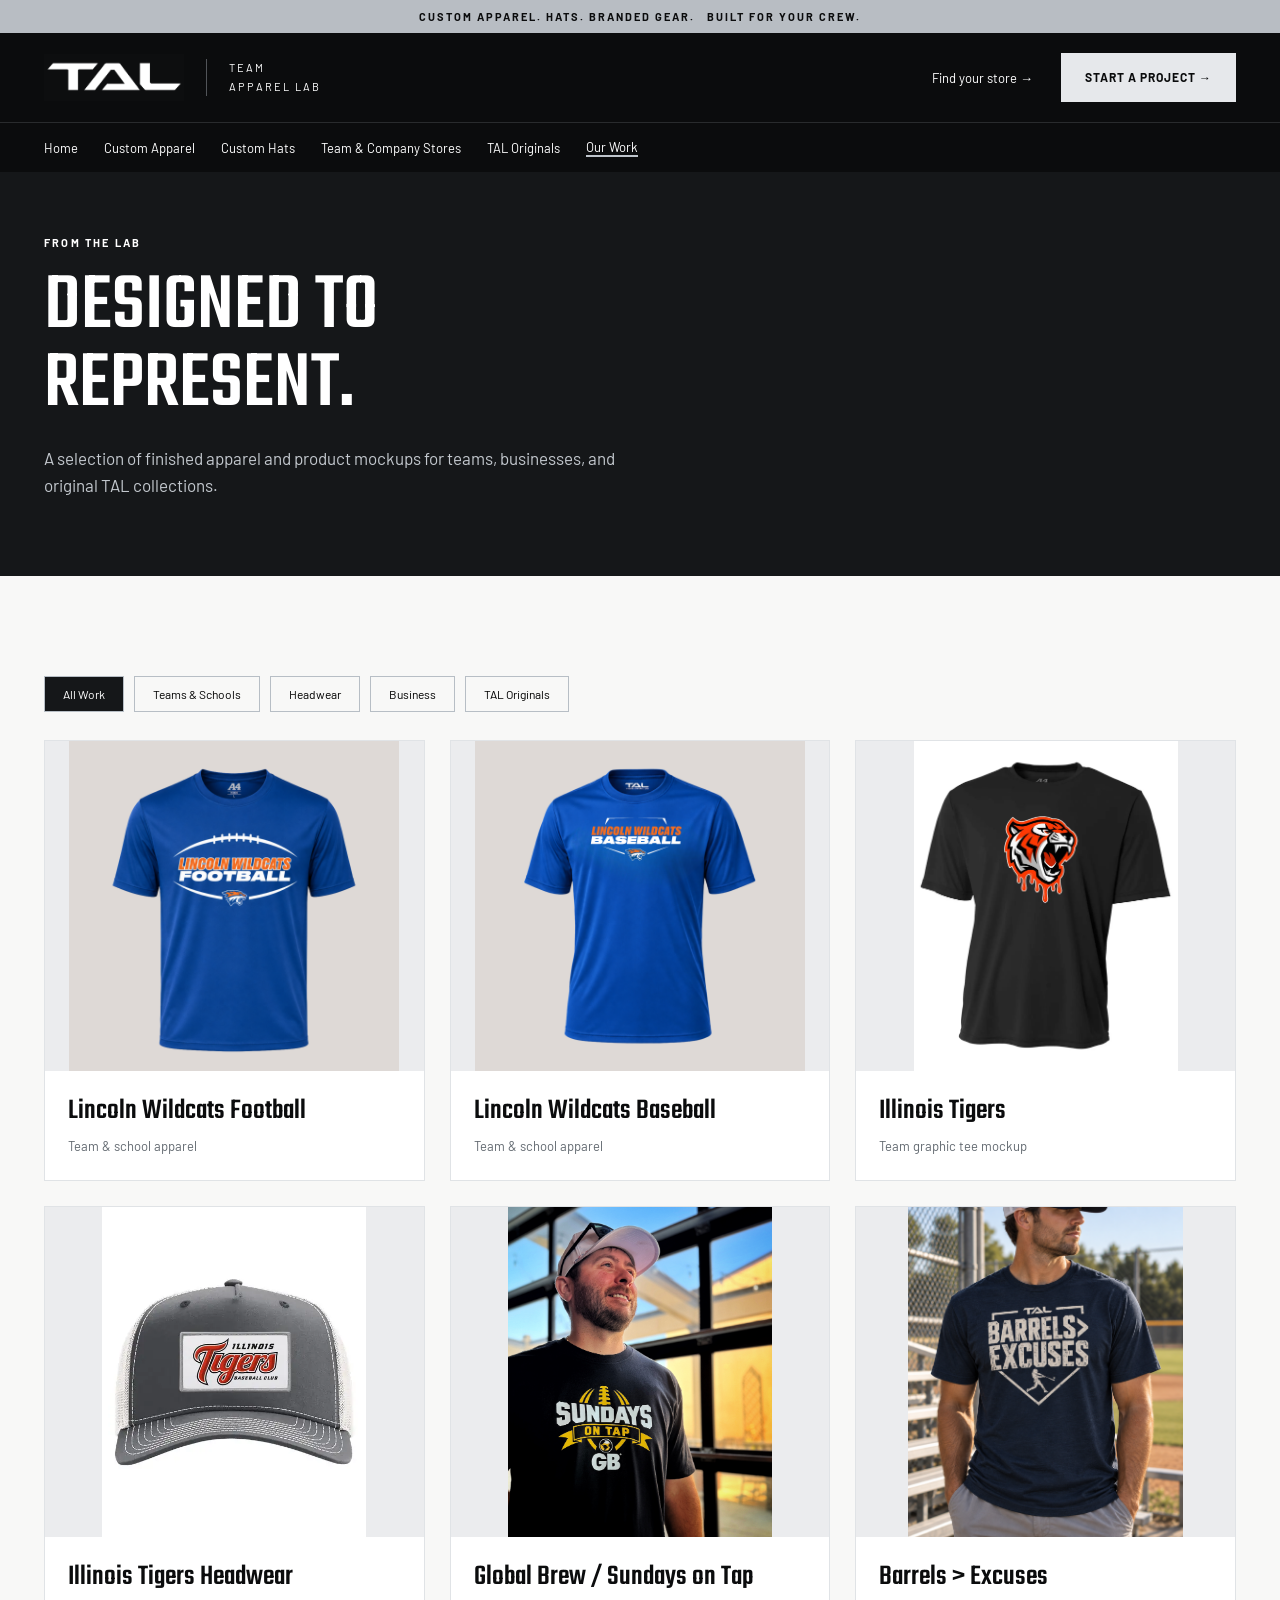
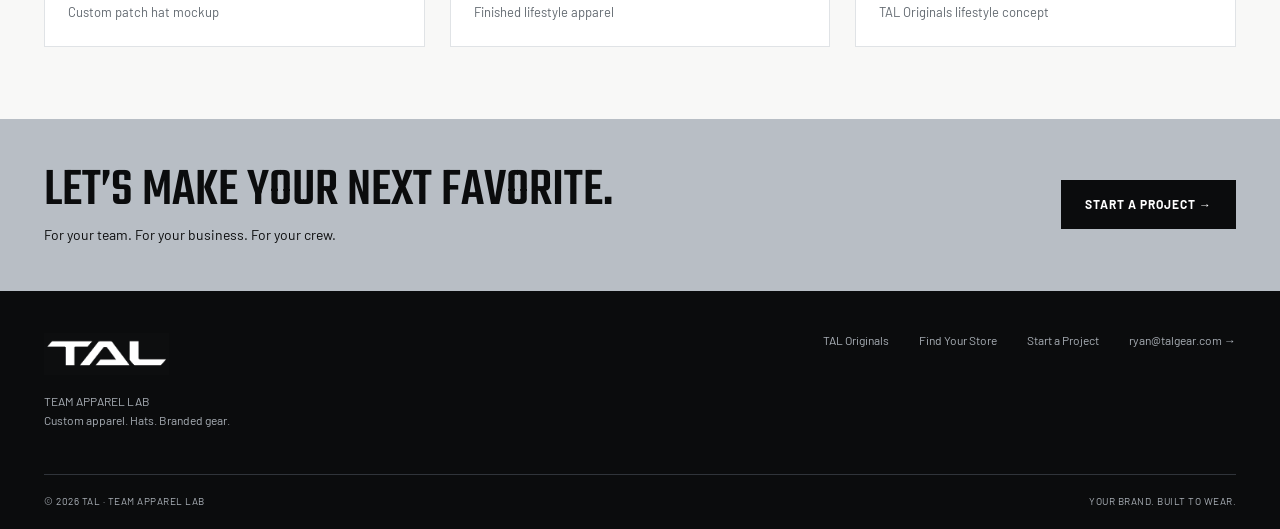
==== our-work/index.html @ 710c461b "Add files via upload" ====
<!doctype html><html lang="en"><head><meta charset="UTF-8"><meta name="viewport" content="width=device-width, initial-scale=1"><title>Our Work | TAL — Team Apparel Lab</title><meta name="description" content="Explore TAL finished apparel and product design examples."><link rel="canonical" href="https://talgear.com/our-work/"><meta property="og:title" content="Our Work | TAL"><meta property="og:description" content="Explore TAL finished apparel and product design examples."><meta property="og:image" content="https://talgear.com/assets/tal-hero.png"><meta property="og:url" content="https://talgear.com/our-work/"><meta name="twitter:card" content="summary_large_image"><meta name="theme-color" content="#0b0c0d"><link rel="icon" href="/assets/favicon.ico"><link rel="apple-touch-icon" href="/assets/apple-touch-icon.png"><link rel="preconnect" href="https://fonts.googleapis.com"><link href="https://fonts.googleapis.com/css2?family=Barlow:wght@400;500;600;700&family=Teko:wght@400;500;600;700&display=swap" rel="stylesheet"><link rel="stylesheet" href="/tal-site.css"></head><body class=""><a class="skip" href="#main">Skip to content</a><div class="announce">CUSTOM APPAREL. HATS. BRANDED GEAR. &nbsp; BUILT FOR YOUR CREW.</div><header class="header"><div class="wrap headrow"><a class="brand" href="/" aria-label="TAL home"><img src="/assets/tal-logo.png" alt="TAL"><span>TEAM<br>APPAREL LAB</span></a><div class="headlinks"><a href="/team-stores/#find-store">Find your store →</a><a class="btn light" href="/start-a-project/">START A PROJECT →</a><button class="menu-toggle" aria-expanded="false" aria-controls="site-nav">MENU +</button></div></div><nav class="nav" id="site-nav" aria-label="Main navigation"><div class="wrap"><a href="/">Home</a><a href="/custom-apparel/">Custom Apparel</a><a href="/custom-hats/">Custom Hats</a><a href="/team-stores/">Team & Company Stores</a><a href="/tal-originals/">TAL Originals</a><a href="/our-work/" aria-current="page">Our Work</a></div></nav></header><main id="main"><section class="pageintro"><div class="wrap"><div class="eyebrow">From the lab</div><h1>Designed to<br>represent.</h1><p>A selection of finished apparel and product mockups for teams, businesses, and original TAL collections.</p></div></section><section class="section"><div class="wrap"><div class="filterbar" aria-label="Filter projects"><button data-filter="all" aria-pressed="true">All Work</button><button data-filter="teams" aria-pressed="false">Teams & Schools</button><button data-filter="hats" aria-pressed="false">Headwear</button><button data-filter="business" aria-pressed="false">Business</button><button data-filter="originals" aria-pressed="false">TAL Originals</button></div><div class="grid3" id="work-grid"><article class="picturecard workitem" data-category="teams"><img src="/assets/lincoln-football-shirt.png" alt="Lincoln Wildcats Football" loading="lazy"><div class="caption"><h3>Lincoln Wildcats Football</h3><p>Team & school apparel</p></div></article><article class="picturecard workitem" data-category="teams"><img src="/assets/lincoln-baseball-shirt.png" alt="Lincoln Wildcats Baseball" loading="lazy"><div class="caption"><h3>Lincoln Wildcats Baseball</h3><p>Team & school apparel</p></div></article><article class="picturecard workitem" data-category="teams"><img src="/assets/tal-tee.webp" alt="Illinois Tigers" loading="lazy"><div class="caption"><h3>Illinois Tigers</h3><p>Team graphic tee mockup</p></div></article><article class="picturecard workitem" data-category="hats"><img src="/assets/tal-hat.webp" alt="Illinois Tigers Headwear" loading="lazy"><div class="caption"><h3>Illinois Tigers Headwear</h3><p>Custom patch hat mockup</p></div></article><article class="picturecard workitem" data-category="business"><img src="/assets/global-brew-sundays.png" alt="Global Brew / Sundays on Tap" loading="lazy"><div class="caption"><h3>Global Brew / Sundays on Tap</h3><p>Finished lifestyle apparel</p></div></article><article class="picturecard workitem" data-category="originals"><img src="/assets/barrels-excuses-lifestyle.png" alt="Barrels > Excuses" loading="lazy"><div class="caption"><h3>Barrels > Excuses</h3><p>TAL Originals lifestyle concept</p></div></article></div></div></section><section class="projectband"><div class="wrap"><div><h2>Let’s make your next favorite.</h2><p>For your team. For your business. For your crew.</p></div><a class="btn" href="/start-a-project/">START A PROJECT →</a></div></section></main><footer><div class="wrap"><div class="footergrid"><div><a href="/" aria-label="TAL home"><img src="/assets/tal-logo.png" alt="TAL"></a><p>TEAM APPAREL LAB<br>Custom apparel. Hats. Branded gear.</p></div><div class="footlinks"><a href="/tal-originals/">TAL Originals</a><a href="/team-stores/">Find Your Store</a><a href="/start-a-project/">Start a Project</a><a href="mailto:ryan@talgear.com">ryan@talgear.com →</a></div></div><div class="footnote"><span>© 2026 TAL · TEAM APPAREL LAB</span><span>YOUR BRAND. BUILT TO WEAR.</span></div></div></footer><script src="/tal-site.js" defer></script></body></html>
---- tal-site.css ----
:root{--ink:#0b0c0d;--graphite:#34383c;--silver:#b5bac1;--line:#d9dce0}*{box-sizing:border-box}html{scroll-behavior:smooth;scroll-padding-top:30px}body{margin:0;background:#f8f8f7;color:var(--ink);font-family:Barlow,Arial,sans-serif}button,input,select,textarea{font:inherit}a{color:inherit;text-decoration:none}button,a{touch-action:manipulation}button{cursor:pointer}.wrap{max-width:1280px;margin:auto;padding:0 44px}.announce{background:#b8bdc3;text-align:center;padding:10px 20px;font-size:11px;letter-spacing:2px;font-weight:700}.header{background:var(--ink);color:white}.headrow{height:89px;display:flex;align-items:center;justify-content:space-between;gap:22px}.brand{display:flex;gap:22px;align-items:center}.brand img{width:140px;filter:invert(1);mix-blend-mode:screen}.brand span{border-left:1px solid #515458;padding-left:22px;font-size:11px;letter-spacing:2px;line-height:1.7}.headlinks{display:flex;gap:28px;align-items:center;font-size:13px}.nav{border-top:1px solid #292b2d}.nav .wrap{display:flex;gap:30px;align-items:center;height:48px;font-size:13px}.nav a:hover{color:var(--silver)}.nav a:last-child{margin-left:auto}.btn{display:inline-flex;justify-content:center;align-items:center;gap:24px;border:1px solid var(--ink);background:var(--ink);color:#fff;padding:16px 23px;font-size:12px;font-weight:700;letter-spacing:1px;min-height:48px}.btn.light{background:#e6e8eb;border-color:#e6e8eb;color:#0b0c0d}.btn.outline{background:transparent;border-color:#696d73;color:white}.btn:hover{background:#454b52;color:#fff}.eyebrow{font-size:11px;font-weight:700;letter-spacing:2.2px;text-transform:uppercase}.hero{position:relative;min-height:570px;background:#17191a;overflow:hidden;color:white}.hero:after{content:"";position:absolute;inset:0;background:linear-gradient(90deg,rgba(5,6,7,.93),rgba(5,6,7,.7) 28%,transparent 65%)}.hero-photo{position:absolute;right:0;top:0;width:77%;height:100%;object-fit:cover;object-position:70% 55%}.hero-content{position:relative;z-index:1;padding-top:78px;padding-bottom:75px;max-width:650px}.hero h1{font-family:Teko,'Arial Narrow',Impact,sans-serif;font-size:91px;font-weight:600;line-height:.94;text-transform:uppercase;margin:25px 0 23px;letter-spacing:.3px}.hero h1 span{color:#b5bac1}.hero p{font-size:17px;line-height:1.6;color:#d2d4d7;max-width:390px;margin-bottom:29px}.actions{display:flex;gap:12px;flex-wrap:wrap}.hero-label{position:absolute;bottom:28px;right:44px;color:#c7cbd0;z-index:1;font-size:10px;letter-spacing:2px}.benefits{background:#e6e8eb;border-bottom:1px solid var(--line)}.benefits .wrap{display:grid;grid-template-columns:repeat(3,1fr);padding-top:20px;padding-bottom:20px}.benefits div div{font-size:12px;font-weight:600;text-align:center;border-right:1px solid #bcc1c7}.benefits div div:last-child{border:0}section.section{padding:72px 0}.sectiontop{display:flex;justify-content:space-between;align-items:end;margin-bottom:30px;gap:30px}h2{font:500 49px/1 Teko,'Arial Narrow',Impact,sans-serif;text-transform:uppercase;margin:13px 0 0}p{line-height:1.6}.sectiontop p{font-size:14px;color:#62676c;max-width:360px;margin:0}.offerings{display:grid;grid-template-columns:repeat(4,1fr);gap:19px}.offer{border:0;padding:0;background:transparent;text-align:left;color:var(--ink)}.productimg{height:270px;background:#eceeed;position:relative;overflow:hidden}.productimg img{height:100%;width:100%;object-fit:contain;mix-blend-mode:multiply;transition:transform .35s}.offer:hover img{transform:scale(1.05)}.productimg .num{position:absolute;z-index:1;top:14px;left:15px;font-size:10px;letter-spacing:1px;color:#5e646a}.offer h3{font:500 28px/1 Teko,Impact,sans-serif;text-transform:uppercase;margin:19px 0 9px;display:flex;justify-content:space-between}.offer p{font-size:12px;color:#62676c;margin:0}.smalllink{display:inline-block;font-size:12px;font-weight:700;border-bottom:1px solid #7a7f85;padding-bottom:5px}.spotlight{background:#e7e9eb;display:grid;grid-template-columns:1fr 1fr;min-height:440px}.spotphoto{background-image:url('assets/tal-brand.png');background-size:307% 240%;background-position:0 26%;min-height:440px}.spotcopy{padding:65px 65px 50px;align-self:center}.spotcopy h2{font-size:60px;max-width:400px}.spotcopy p{max-width:380px;color:#555d63;font-size:14px}.spotcopy .smalllink{margin-top:15px}.stores{background:#111315;color:white}.stores .sectiontop p{color:#a9aeb4}.storegrid{display:grid;grid-template-columns:1.2fr 1fr;gap:25px}.storecard{border:1px solid #3b4045;padding:28px;display:flex;gap:30px;align-items:center;background:#1b1e21}.storecard img{width:120px;height:135px;object-fit:contain;background:#eceeed}.storecard h3{font:500 33px/1 Teko,Impact,sans-serif;margin:13px 0}.storecard p{font-size:13px;color:#b4bac0;margin:0 0 16px}.storecard .tag{font-size:9px;letter-spacing:1.4px;border:1px solid #5e666f;padding:4px 8px;display:inline-block}.storecard .smalllink{color:white}.findbox{border:1px solid #3b4045;padding:32px;display:flex;flex-direction:column;justify-content:center}.findbox h3{font:500 32px Teko,Impact,sans-serif;margin:0}.findbox p{font-size:13px;color:#b4bac0}.searchrow{display:flex;margin-top:10px}.searchrow input{min-width:0;flex:1;background:#272b30;color:white;border:1px solid #5d646d;padding:14px}.searchrow button{border:0;background:#c3c8ce;padding:0 20px;font-size:12px;font-weight:700}#store-result{font-size:12px;color:#d2d7dd;margin-top:12px}.steps{display:grid;grid-template-columns:repeat(3,1fr);gap:44px;margin-top:38px}.step{border-top:1px solid #aeb4ba;padding-top:24px}.step b{font:400 36px Teko;color:#8b929a}.step h3{font:500 29px Teko;text-transform:uppercase;margin:10px 0 4px}.step p{font-size:14px;color:#62676c;margin:0}.projectband{background:#b8bec5;padding:45px 0}.projectband .wrap{display:flex;justify-content:space-between;align-items:center;gap:25px}.projectband h2{margin:0;font-size:54px}.projectband p{margin:6px 0 0;font-size:14px}footer{background:#0b0c0d;color:#a9afb6;padding:42px 0 22px}.footergrid{display:flex;justify-content:space-between;align-items:start;gap:28px}footer img{width:125px;filter:invert(1);mix-blend-mode:screen}footer p{font-size:12px;margin:14px 0}.footlinks{display:flex;gap:30px;font-size:12px}.footnote{border-top:1px solid #30343a;margin-top:30px;padding-top:20px;display:flex;justify-content:space-between;font-size:10px;letter-spacing:.5px}dialog{border:0;padding:0;width:min(650px,94vw);max-height:90vh;color:var(--ink)}dialog::backdrop{background:#000b}.modalinner{padding:34px}.modalhead{display:flex;align-items:start;justify-content:space-between}.modalhead h2{font-size:39px}.close{border:0;background:#eee;padding:8px 13px;font-size:20px}.fields{display:grid;grid-template-columns:1fr 1fr;gap:16px;margin:24px 0}.fields label{font-size:12px;font-weight:600}.fields input,.fields select,.fields textarea{display:block;width:100%;border:1px solid #b9bec4;padding:11px;margin-top:7px;background:white;color:#111}.wide{grid-column:1/-1}.muted{font-size:12px;color:#62676c}.review{background:#eee;padding:18px;margin-bottom:20px}.hidden{display:none}.mobile-only{display:none}.concept{font-size:10px;letter-spacing:.6px;color:#797f85}a:focus-visible,button:focus-visible{outline:3px solid #838e9b;outline-offset:4px}@media(max-width:800px){.wrap{padding:0 22px}.headrow{height:76px}.brand img{width:105px}.brand span{font-size:9px;padding-left:14px}.brand{gap:14px}.headlinks{gap:15px}.headlinks>a:first-child{display:none}.headlinks .btn{font-size:10px;padding:10px}.nav .wrap{overflow-x:auto;gap:23px;white-space:nowrap;font-size:12px}.hero{min-height:650px}.hero-photo{width:100%;height:100%;object-position:65% center;opacity:.62}.hero:after{background:linear-gradient(90deg,#07090bd9,#07090b66)}.hero-content{padding-top:80px}.hero h1{font-size:76px;max-width:430px}.hero p{max-width:315px}.hero-label{right:22px;font-size:8px}.sectiontop{align-items:start;flex-direction:column;gap:15px}.sectiontop p{max-width:100%}.offerings{grid-template-columns:repeat(2,1fr);gap:28px 15px}.productimg{height:225px}.offer h3{font-size:25px}.spotlight{grid-template-columns:1fr}.spotphoto{min-height:370px;background-size:307% 240%}.spotcopy{padding:35px 25px 45px}.spotcopy h2{font-size:50px}.storegrid{grid-template-columns:1fr}.steps{gap:24px;grid-template-columns:1fr}.step{display:grid;grid-template-columns:40px 1fr;gap:0 15px}.step p{grid-column:2}.step h3{margin:2px 0 4px}.projectband .wrap{align-items:start;flex-direction:column}.projectband h2{font-size:45px}.footergrid{flex-direction:column}.footlinks{flex-wrap:wrap;gap:18px}.footnote{gap:15px;line-height:1.7}.benefits .wrap{gap:10px}.benefits div div{font-size:10px;line-height:1.5;padding:0 8px}.fields{grid-template-columns:1fr}.wide{grid-column:auto}section.section{padding:50px 0}h2{font-size:41px}.announce{font-size:9px;letter-spacing:1.3px}.storecard{padding:20px;gap:20px}.storecard img{width:95px}.storecard h3{font-size:29px}}@media(prefers-reduced-motion:reduce){html{scroll-behavior:auto}*{transition:none!important}}
.workgrid{display:grid;grid-template-columns:repeat(3,1fr);gap:24px}.workgrid img{width:100%;height:310px;object-fit:cover;background:#eee}.workgrid h3{font:500 27px Teko,sans-serif;margin:16px 0 0}@media(max-width:800px){.workgrid{grid-template-columns:1fr}.workgrid img{height:330px}} 
.nav .wrap{gap:26px}.nav a:last-child{margin-left:0}.nav a[aria-current=page]{border-bottom:2px solid #bec4cb;height:100%;display:flex;align-items:center}.pageintro{background:#151719;color:white;padding:64px 0 60px}.pageintro h1{font:500 82px/.95 Teko,Impact,sans-serif;text-transform:uppercase;margin:20px 0}.pageintro p{max-width:600px;color:#c3c8ce;font-size:17px}.split{display:grid;grid-template-columns:1fr 1fr;gap:65px;align-items:center}.split>img{width:100%;height:480px;object-fit:cover;background:#e6e8eb}.split .contain{object-fit:contain}.bodycopy{color:#5f666d;font-size:16px}.editorial-title{font:500 56px/1 Teko,Impact,sans-serif;text-transform:uppercase}.grid3{display:grid;grid-template-columns:repeat(3,1fr);gap:25px}.tile{background:#e8eaec;padding:29px}.tile h3{font:500 29px/1 Teko,sans-serif;text-transform:uppercase;margin:0 0 15px}.tile p{color:#575e65;font-size:14px;margin:0}.picturecard{background:#fff;border:1px solid #e0e3e6}.picturecard img{width:100%;height:330px;object-fit:contain;background:#ebecee}.picturecard.lifestyle img{object-fit:cover;height:420px}.picturecard .caption{padding:23px}.caption h3{font:500 29px/1 Teko,sans-serif;margin:0 0 10px}.caption p{color:#626970;font-size:13px;margin:0}.soft{background:#e9ebed}.faq{max-width:850px;margin-top:30px}.faq details{border-top:1px solid #bfc5cb;padding:21px 0}.faq summary{font-size:17px;font-weight:600;cursor:pointer}.faq p{font-size:14px;color:#626970}.filterbar{display:flex;gap:10px;margin:28px 0;flex-wrap:wrap}.filterbar button{padding:10px 18px;border:1px solid #b7bec5;background:transparent;font-size:12px}.filterbar button[aria-pressed=true]{background:#151719;color:white}.menu-toggle{display:none}.nav .wrap{height:auto;min-height:49px}.formwrap{max-width:900px;margin:auto}.row{display:grid;grid-template-columns:1fr 1fr;gap:23px}.formwrap label{display:block;font-size:12px;font-weight:600;margin-bottom:23px}.formwrap label span{display:block;margin-bottom:8px}.formwrap input,.formwrap select,.formwrap textarea{width:100%;padding:14px;border:1px solid #b8c0c7;background:white;font:inherit;min-width:0}.formwrap textarea{min-height:140px;resize:vertical}.art-note{padding:20px;background:#e7e9eb;margin-bottom:23px;font-size:13px}.submit-row{display:flex;gap:25px;align-items:center;flex-wrap:wrap}.submit-row button{background:#111;color:white;padding:17px 24px;border:0;font-size:12px;font-weight:700}.direct-email{font-size:13px}.success{padding:35px;background:#e6e8eb}.skip{position:absolute;left:-9999px}.skip:focus{left:20px;top:20px;background:white;color:black;padding:15px;z-index:99}.originalbadge{display:inline-block;font-size:10px;letter-spacing:2px;border:1px solid #838b94;padding:7px 10px;margin-bottom:15px}.smallcopy{font-size:12px;color:#697078}.workitem[hidden]{display:none}.offer{display:block}.homefeature{padding:48px 0}.homepage .hero{min-height:510px}.homepage .hero-content{padding-top:65px;padding-bottom:65px}.homepage .hero h1{font-size:84px}.fullwork .workgrid img{object-fit:contain;background:#eceeed}.storecard img{object-fit:contain}.mobilebrand{display:none}@media(max-width:800px){.menu-toggle{display:block;border:1px solid #5d646b;background:transparent;color:white;padding:9px 13px;font-size:12px}.headlinks .btn{display:none}.nav .wrap{display:none;overflow:visible;padding-top:14px;padding-bottom:18px}.nav.open .wrap{display:grid;grid-template-columns:1fr 1fr;gap:0}.nav a{padding:13px 0}.nav a[aria-current=page]{height:auto;display:block;border:0;color:white;font-weight:700}.pageintro{padding:44px 0}.pageintro h1{font-size:61px}.pageintro p{font-size:15px}.split{grid-template-columns:1fr;gap:30px}.split>img{height:360px}.grid3{grid-template-columns:1fr}.row{grid-template-columns:1fr;gap:0}.editorial-title{font-size:45px}.picturecard img{height:300px}.picturecard.lifestyle img{height:400px}.homepage .hero h1{font-size:70px}.homepage .hero{min-height:570px}.hero-label{display:none}}
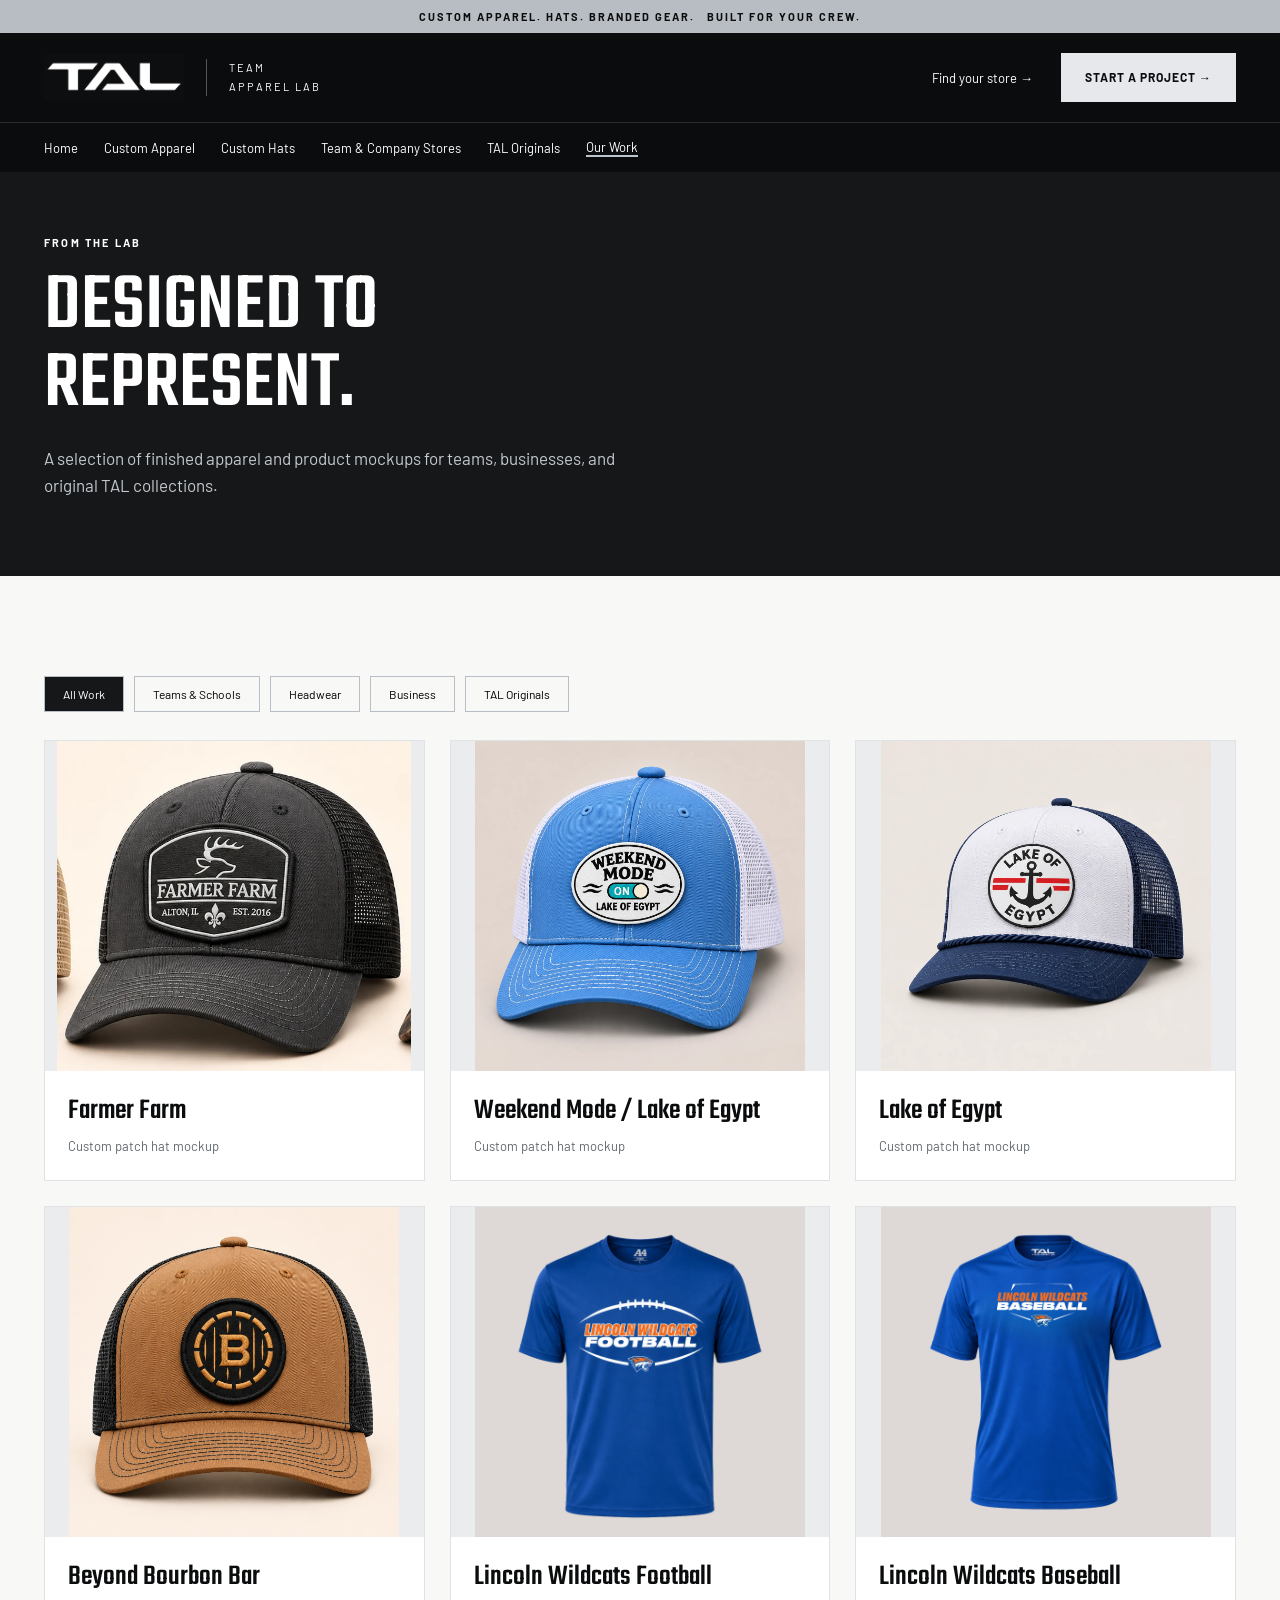
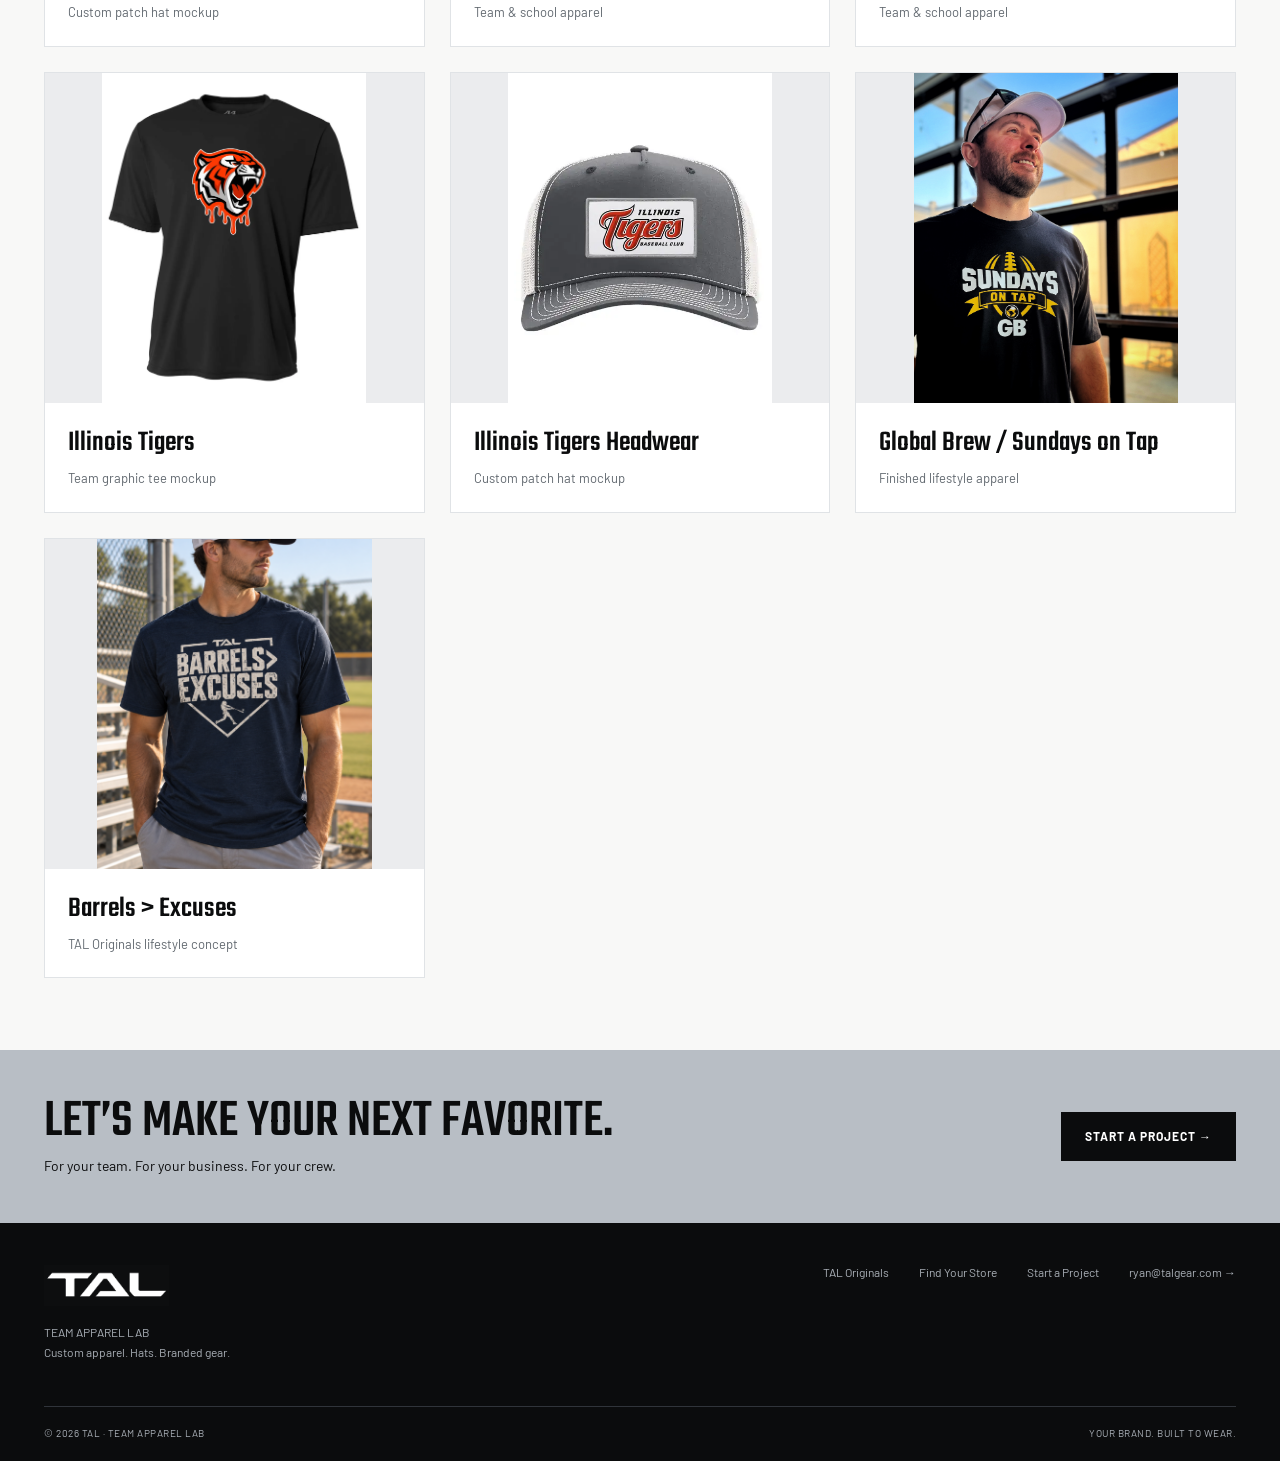
==== commit 19516a6d: "Add Farmer Farm, Lake of Egypt and Beyond hats to Our Work" ====
--- a/our-work/index.html
+++ b/our-work/index.html
@@ -1 +1 @@
-<!doctype html><html lang="en"><head><meta charset="UTF-8"><meta name="viewport" content="width=device-width, initial-scale=1"><title>Our Work | TAL — Team Apparel Lab</title><meta name="description" content="Explore TAL finished apparel and product design examples."><link rel="canonical" href="https://talgear.com/our-work/"><meta property="og:title" content="Our Work | TAL"><meta property="og:description" content="Explore TAL finished apparel and product design examples."><meta property="og:image" content="https://talgear.com/assets/tal-hero.png"><meta property="og:url" content="https://talgear.com/our-work/"><meta name="twitter:card" content="summary_large_image"><meta name="theme-color" content="#0b0c0d"><link rel="icon" href="/assets/favicon.ico"><link rel="apple-touch-icon" href="/assets/apple-touch-icon.png"><link rel="preconnect" href="https://fonts.googleapis.com"><link href="https://fonts.googleapis.com/css2?family=Barlow:wght@400;500;600;700&family=Teko:wght@400;500;600;700&display=swap" rel="stylesheet"><link rel="stylesheet" href="/tal-site.css"></head><body class=""><a class="skip" href="#main">Skip to content</a><div class="announce">CUSTOM APPAREL. HATS. BRANDED GEAR. &nbsp; BUILT FOR YOUR CREW.</div><header class="header"><div class="wrap headrow"><a class="brand" href="/" aria-label="TAL home"><img src="/assets/tal-logo.png" alt="TAL"><span>TEAM<br>APPAREL LAB</span></a><div class="headlinks"><a href="/team-stores/#find-store">Find your store →</a><a class="btn light" href="/start-a-project/">START A PROJECT →</a><button class="menu-toggle" aria-expanded="false" aria-controls="site-nav">MENU +</button></div></div><nav class="nav" id="site-nav" aria-label="Main navigation"><div class="wrap"><a href="/">Home</a><a href="/custom-apparel/">Custom Apparel</a><a href="/custom-hats/">Custom Hats</a><a href="/team-stores/">Team & Company Stores</a><a href="/tal-originals/">TAL Originals</a><a href="/our-work/" aria-current="page">Our Work</a></div></nav></header><main id="main"><section class="pageintro"><div class="wrap"><div class="eyebrow">From the lab</div><h1>Designed to<br>represent.</h1><p>A selection of finished apparel and product mockups for teams, businesses, and original TAL collections.</p></div></section><section class="section"><div class="wrap"><div class="filterbar" aria-label="Filter projects"><button data-filter="all" aria-pressed="true">All Work</button><button data-filter="teams" aria-pressed="false">Teams & Schools</button><button data-filter="hats" aria-pressed="false">Headwear</button><button data-filter="business" aria-pressed="false">Business</button><button data-filter="originals" aria-pressed="false">TAL Originals</button></div><div class="grid3" id="work-grid"><article class="picturecard workitem" data-category="teams"><img src="/assets/lincoln-football-shirt.png" alt="Lincoln Wildcats Football" loading="lazy"><div class="caption"><h3>Lincoln Wildcats Football</h3><p>Team & school apparel</p></div></article><article class="picturecard workitem" data-category="teams"><img src="/assets/lincoln-baseball-shirt.png" alt="Lincoln Wildcats Baseball" loading="lazy"><div class="caption"><h3>Lincoln Wildcats Baseball</h3><p>Team & school apparel</p></div></article><article class="picturecard workitem" data-category="teams"><img src="/assets/tal-tee.webp" alt="Illinois Tigers" loading="lazy"><div class="caption"><h3>Illinois Tigers</h3><p>Team graphic tee mockup</p></div></article><article class="picturecard workitem" data-category="hats"><img src="/assets/tal-hat.webp" alt="Illinois Tigers Headwear" loading="lazy"><div class="caption"><h3>Illinois Tigers Headwear</h3><p>Custom patch hat mockup</p></div></article><article class="picturecard workitem" data-category="business"><img src="/assets/global-brew-sundays.png" alt="Global Brew / Sundays on Tap" loading="lazy"><div class="caption"><h3>Global Brew / Sundays on Tap</h3><p>Finished lifestyle apparel</p></div></article><article class="picturecard workitem" data-category="originals"><img src="/assets/barrels-excuses-lifestyle.png" alt="Barrels > Excuses" loading="lazy"><div class="caption"><h3>Barrels > Excuses</h3><p>TAL Originals lifestyle concept</p></div></article></div></div></section><section class="projectband"><div class="wrap"><div><h2>Let’s make your next favorite.</h2><p>For your team. For your business. For your crew.</p></div><a class="btn" href="/start-a-project/">START A PROJECT →</a></div></section></main><footer><div class="wrap"><div class="footergrid"><div><a href="/" aria-label="TAL home"><img src="/assets/tal-logo.png" alt="TAL"></a><p>TEAM APPAREL LAB<br>Custom apparel. Hats. Branded gear.</p></div><div class="footlinks"><a href="/tal-originals/">TAL Originals</a><a href="/team-stores/">Find Your Store</a><a href="/start-a-project/">Start a Project</a><a href="mailto:ryan@talgear.com">ryan@talgear.com →</a></div></div><div class="footnote"><span>© 2026 TAL · TEAM APPAREL LAB</span><span>YOUR BRAND. BUILT TO WEAR.</span></div></div></footer><script src="/tal-site.js" defer></script></body></html>+<!doctype html><html lang="en"><head><meta charset="UTF-8"><meta name="viewport" content="width=device-width, initial-scale=1"><title>Our Work | TAL — Team Apparel Lab</title><meta name="description" content="Explore TAL finished apparel and product design examples."><link rel="canonical" href="https://talgear.com/our-work/"><meta property="og:title" content="Our Work | TAL"><meta property="og:description" content="Explore TAL finished apparel and product design examples."><meta property="og:image" content="https://talgear.com/assets/tal-hero.png"><meta property="og:url" content="https://talgear.com/our-work/"><meta name="twitter:card" content="summary_large_image"><meta name="theme-color" content="#0b0c0d"><link rel="icon" href="/assets/favicon.ico"><link rel="apple-touch-icon" href="/assets/apple-touch-icon.png"><link rel="preconnect" href="https://fonts.googleapis.com"><link href="https://fonts.googleapis.com/css2?family=Barlow:wght@400;500;600;700&family=Teko:wght@400;500;600;700&display=swap" rel="stylesheet"><link rel="stylesheet" href="/tal-site.css"></head><body class=""><a class="skip" href="#main">Skip to content</a><div class="announce">CUSTOM APPAREL. HATS. BRANDED GEAR. &nbsp; BUILT FOR YOUR CREW.</div><header class="header"><div class="wrap headrow"><a class="brand" href="/" aria-label="TAL home"><img src="/assets/tal-logo.png" alt="TAL"><span>TEAM<br>APPAREL LAB</span></a><div class="headlinks"><a href="/team-stores/#find-store">Find your store →</a><a class="btn light" href="/start-a-project/">START A PROJECT →</a><button class="menu-toggle" aria-expanded="false" aria-controls="site-nav">MENU +</button></div></div><nav class="nav" id="site-nav" aria-label="Main navigation"><div class="wrap"><a href="/">Home</a><a href="/custom-apparel/">Custom Apparel</a><a href="/custom-hats/">Custom Hats</a><a href="/team-stores/">Team & Company Stores</a><a href="/tal-originals/">TAL Originals</a><a href="/our-work/" aria-current="page">Our Work</a></div></nav></header><main id="main"><section class="pageintro"><div class="wrap"><div class="eyebrow">From the lab</div><h1>Designed to<br>represent.</h1><p>A selection of finished apparel and product mockups for teams, businesses, and original TAL collections.</p></div></section><section class="section"><div class="wrap"><div class="filterbar" aria-label="Filter projects"><button data-filter="all" aria-pressed="true">All Work</button><button data-filter="teams" aria-pressed="false">Teams & Schools</button><button data-filter="hats" aria-pressed="false">Headwear</button><button data-filter="business" aria-pressed="false">Business</button><button data-filter="originals" aria-pressed="false">TAL Originals</button></div><div class="grid3" id="work-grid"><article class="picturecard workitem" data-category="hats"><img src="/assets/farmer-farm-charcoal-hat.svg" alt="Charcoal Farmer Farm hat with silver shield patch" loading="lazy"><div class="caption"><h3>Farmer Farm</h3><p>Custom patch hat mockup</p></div></article><article class="picturecard workitem" data-category="hats"><img src="/assets/weekend-mode-hat.webp" alt="Blue and white Weekend Mode Lake of Egypt patch hat" loading="lazy"><div class="caption"><h3>Weekend Mode / Lake of Egypt</h3><p>Custom patch hat mockup</p></div></article><article class="picturecard workitem" data-category="hats"><img src="/assets/lake-of-egypt-anchor-hat.webp" alt="Navy and white rope hat with Lake of Egypt anchor patch" loading="lazy"><div class="caption"><h3>Lake of Egypt</h3><p>Custom patch hat mockup</p></div></article><article class="picturecard workitem" data-category="hats"><img src="/assets/beyond-bourbon-hat.webp" alt="Caramel and black Beyond Bourbon hat with barrel B patch" loading="lazy"><div class="caption"><h3>Beyond Bourbon Bar</h3><p>Custom patch hat mockup</p></div></article><article class="picturecard workitem" data-category="teams"><img src="/assets/lincoln-football-shirt.png" alt="Lincoln Wildcats Football" loading="lazy"><div class="caption"><h3>Lincoln Wildcats Football</h3><p>Team & school apparel</p></div></article><article class="picturecard workitem" data-category="teams"><img src="/assets/lincoln-baseball-shirt.png" alt="Lincoln Wildcats Baseball" loading="lazy"><div class="caption"><h3>Lincoln Wildcats Baseball</h3><p>Team & school apparel</p></div></article><article class="picturecard workitem" data-category="teams"><img src="/assets/tal-tee.webp" alt="Illinois Tigers" loading="lazy"><div class="caption"><h3>Illinois Tigers</h3><p>Team graphic tee mockup</p></div></article><article class="picturecard workitem" data-category="hats"><img src="/assets/tal-hat.webp" alt="Illinois Tigers Headwear" loading="lazy"><div class="caption"><h3>Illinois Tigers Headwear</h3><p>Custom patch hat mockup</p></div></article><article class="picturecard workitem" data-category="business"><img src="/assets/global-brew-sundays.png" alt="Global Brew / Sundays on Tap" loading="lazy"><div class="caption"><h3>Global Brew / Sundays on Tap</h3><p>Finished lifestyle apparel</p></div></article><article class="picturecard workitem" data-category="originals"><img src="/assets/barrels-excuses-lifestyle.png" alt="Barrels > Excuses" loading="lazy"><div class="caption"><h3>Barrels > Excuses</h3><p>TAL Originals lifestyle concept</p></div></article></div></div></section><section class="projectband"><div class="wrap"><div><h2>Let’s make your next favorite.</h2><p>For your team. For your business. For your crew.</p></div><a class="btn" href="/start-a-project/">START A PROJECT →</a></div></section></main><footer><div class="wrap"><div class="footergrid"><div><a href="/" aria-label="TAL home"><img src="/assets/tal-logo.png" alt="TAL"></a><p>TEAM APPAREL LAB<br>Custom apparel. Hats. Branded gear.</p></div><div class="footlinks"><a href="/tal-originals/">TAL Originals</a><a href="/team-stores/">Find Your Store</a><a href="/start-a-project/">Start a Project</a><a href="mailto:ryan@talgear.com">ryan@talgear.com →</a></div></div><div class="footnote"><span>© 2026 TAL · TEAM APPAREL LAB</span><span>YOUR BRAND. BUILT TO WEAR.</span></div></div></footer><script src="/tal-site.js" defer></script></body></html>
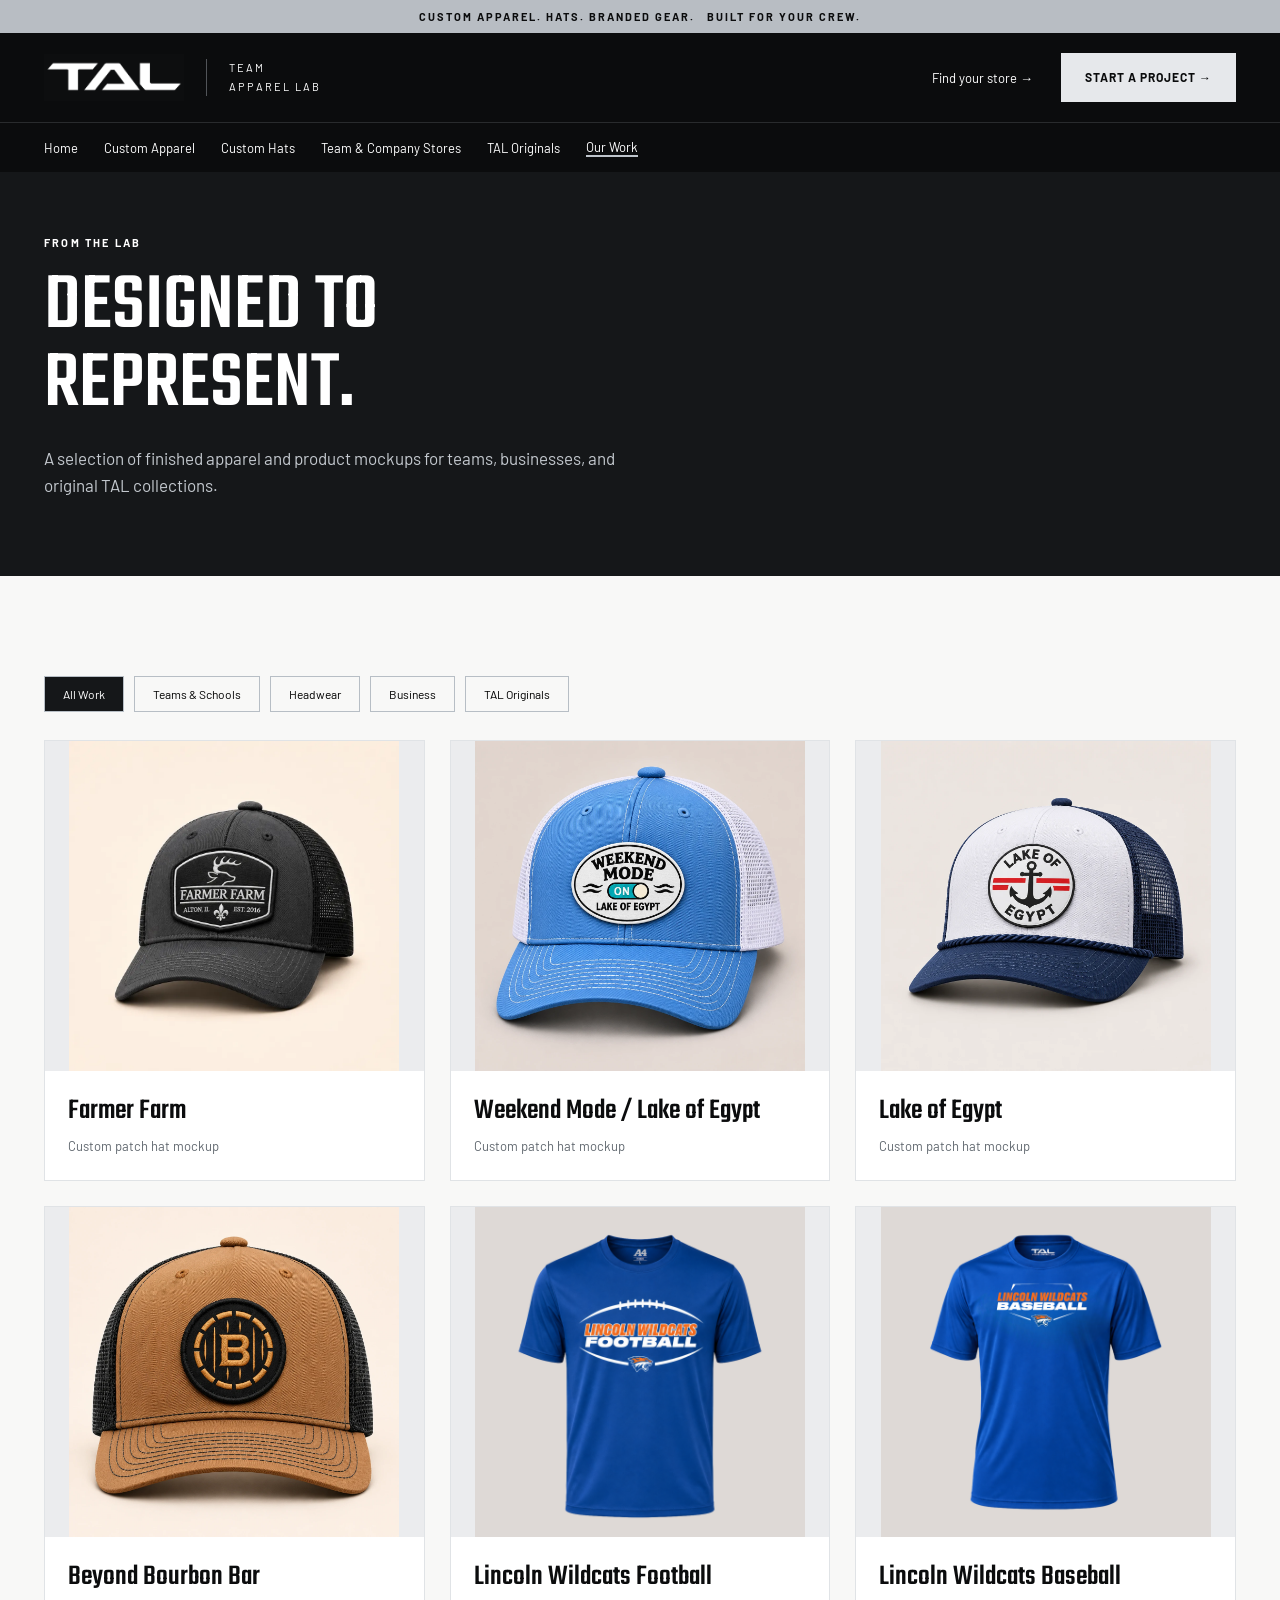
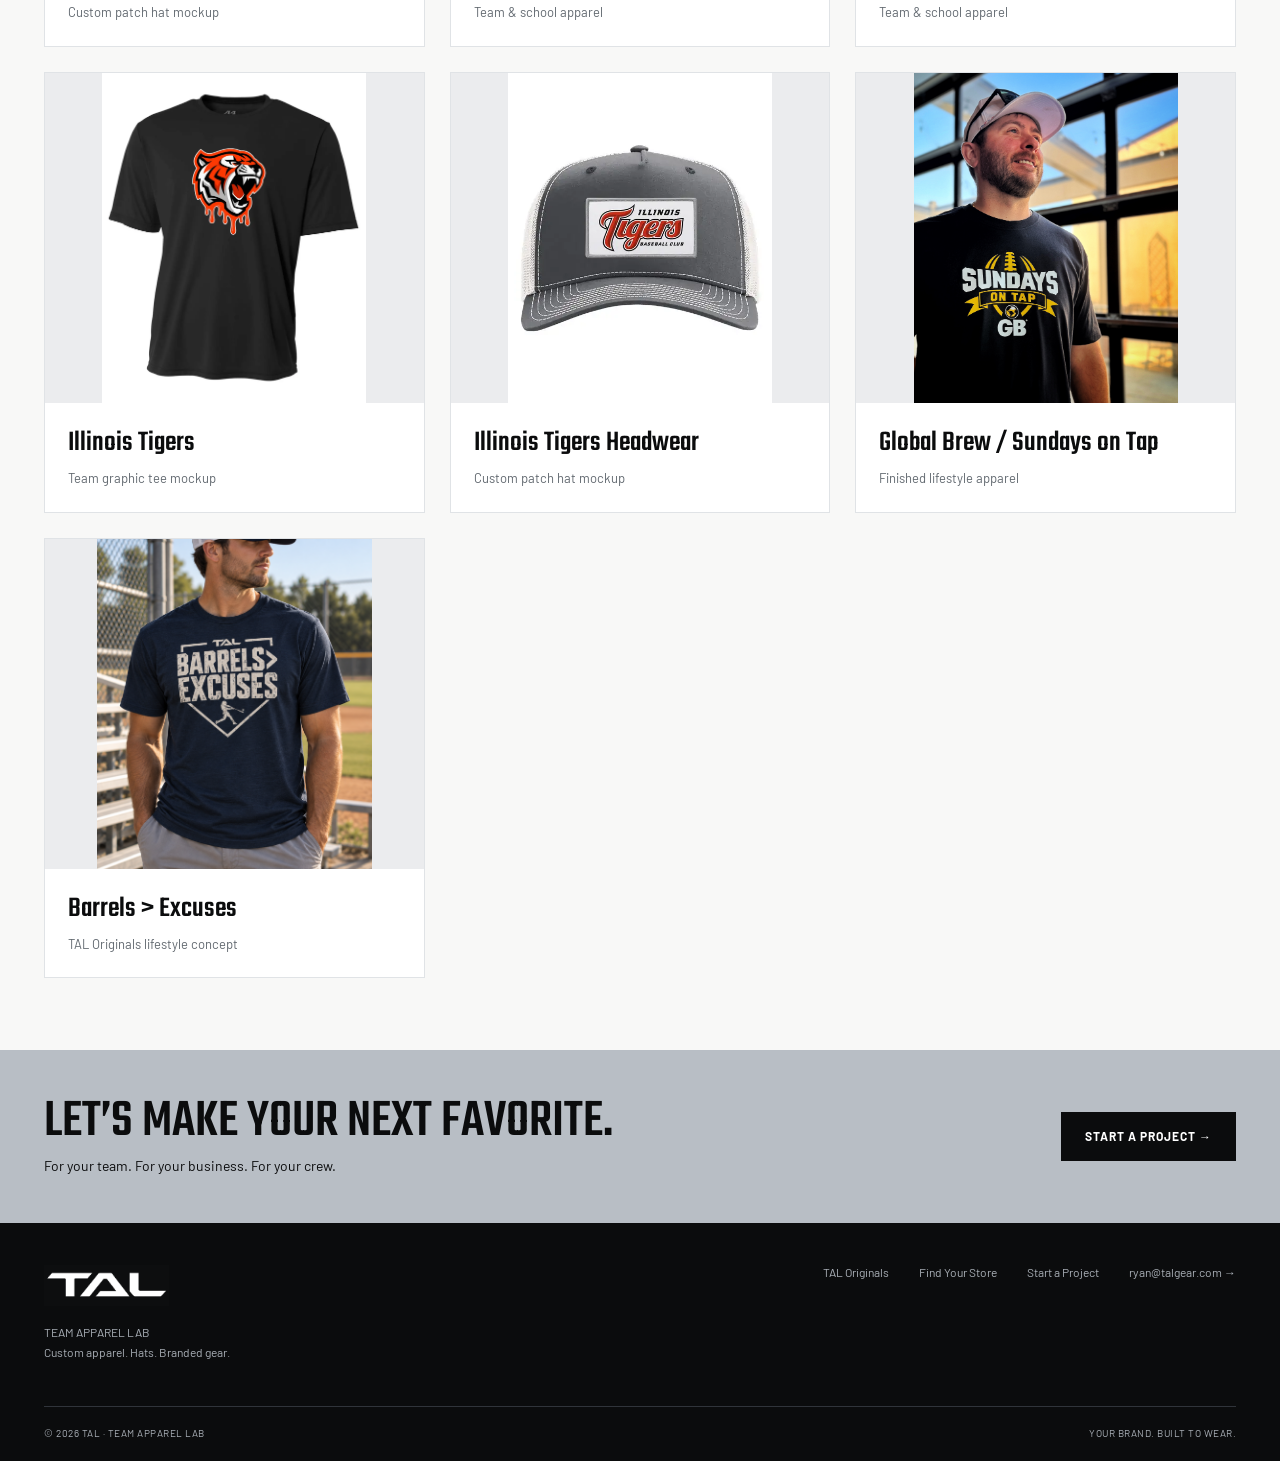
==== commit c9ac0ce2: "Replace Farmer Farm gallery crop with isolated charcoal hat" ====
--- a/our-work/index.html
+++ b/our-work/index.html
@@ -1 +1 @@
-<!doctype html><html lang="en"><head><meta charset="UTF-8"><meta name="viewport" content="width=device-width, initial-scale=1"><title>Our Work | TAL — Team Apparel Lab</title><meta name="description" content="Explore TAL finished apparel and product design examples."><link rel="canonical" href="https://talgear.com/our-work/"><meta property="og:title" content="Our Work | TAL"><meta property="og:description" content="Explore TAL finished apparel and product design examples."><meta property="og:image" content="https://talgear.com/assets/tal-hero.png"><meta property="og:url" content="https://talgear.com/our-work/"><meta name="twitter:card" content="summary_large_image"><meta name="theme-color" content="#0b0c0d"><link rel="icon" href="/assets/favicon.ico"><link rel="apple-touch-icon" href="/assets/apple-touch-icon.png"><link rel="preconnect" href="https://fonts.googleapis.com"><link href="https://fonts.googleapis.com/css2?family=Barlow:wght@400;500;600;700&family=Teko:wght@400;500;600;700&display=swap" rel="stylesheet"><link rel="stylesheet" href="/tal-site.css"></head><body class=""><a class="skip" href="#main">Skip to content</a><div class="announce">CUSTOM APPAREL. HATS. BRANDED GEAR. &nbsp; BUILT FOR YOUR CREW.</div><header class="header"><div class="wrap headrow"><a class="brand" href="/" aria-label="TAL home"><img src="/assets/tal-logo.png" alt="TAL"><span>TEAM<br>APPAREL LAB</span></a><div class="headlinks"><a href="/team-stores/#find-store">Find your store →</a><a class="btn light" href="/start-a-project/">START A PROJECT →</a><button class="menu-toggle" aria-expanded="false" aria-controls="site-nav">MENU +</button></div></div><nav class="nav" id="site-nav" aria-label="Main navigation"><div class="wrap"><a href="/">Home</a><a href="/custom-apparel/">Custom Apparel</a><a href="/custom-hats/">Custom Hats</a><a href="/team-stores/">Team & Company Stores</a><a href="/tal-originals/">TAL Originals</a><a href="/our-work/" aria-current="page">Our Work</a></div></nav></header><main id="main"><section class="pageintro"><div class="wrap"><div class="eyebrow">From the lab</div><h1>Designed to<br>represent.</h1><p>A selection of finished apparel and product mockups for teams, businesses, and original TAL collections.</p></div></section><section class="section"><div class="wrap"><div class="filterbar" aria-label="Filter projects"><button data-filter="all" aria-pressed="true">All Work</button><button data-filter="teams" aria-pressed="false">Teams & Schools</button><button data-filter="hats" aria-pressed="false">Headwear</button><button data-filter="business" aria-pressed="false">Business</button><button data-filter="originals" aria-pressed="false">TAL Originals</button></div><div class="grid3" id="work-grid"><article class="picturecard workitem" data-category="hats"><img src="/assets/farmer-farm-charcoal-hat.svg" alt="Charcoal Farmer Farm hat with silver shield patch" loading="lazy"><div class="caption"><h3>Farmer Farm</h3><p>Custom patch hat mockup</p></div></article><article class="picturecard workitem" data-category="hats"><img src="/assets/weekend-mode-hat.webp" alt="Blue and white Weekend Mode Lake of Egypt patch hat" loading="lazy"><div class="caption"><h3>Weekend Mode / Lake of Egypt</h3><p>Custom patch hat mockup</p></div></article><article class="picturecard workitem" data-category="hats"><img src="/assets/lake-of-egypt-anchor-hat.webp" alt="Navy and white rope hat with Lake of Egypt anchor patch" loading="lazy"><div class="caption"><h3>Lake of Egypt</h3><p>Custom patch hat mockup</p></div></article><article class="picturecard workitem" data-category="hats"><img src="/assets/beyond-bourbon-hat.webp" alt="Caramel and black Beyond Bourbon hat with barrel B patch" loading="lazy"><div class="caption"><h3>Beyond Bourbon Bar</h3><p>Custom patch hat mockup</p></div></article><article class="picturecard workitem" data-category="teams"><img src="/assets/lincoln-football-shirt.png" alt="Lincoln Wildcats Football" loading="lazy"><div class="caption"><h3>Lincoln Wildcats Football</h3><p>Team & school apparel</p></div></article><article class="picturecard workitem" data-category="teams"><img src="/assets/lincoln-baseball-shirt.png" alt="Lincoln Wildcats Baseball" loading="lazy"><div class="caption"><h3>Lincoln Wildcats Baseball</h3><p>Team & school apparel</p></div></article><article class="picturecard workitem" data-category="teams"><img src="/assets/tal-tee.webp" alt="Illinois Tigers" loading="lazy"><div class="caption"><h3>Illinois Tigers</h3><p>Team graphic tee mockup</p></div></article><article class="picturecard workitem" data-category="hats"><img src="/assets/tal-hat.webp" alt="Illinois Tigers Headwear" loading="lazy"><div class="caption"><h3>Illinois Tigers Headwear</h3><p>Custom patch hat mockup</p></div></article><article class="picturecard workitem" data-category="business"><img src="/assets/global-brew-sundays.png" alt="Global Brew / Sundays on Tap" loading="lazy"><div class="caption"><h3>Global Brew / Sundays on Tap</h3><p>Finished lifestyle apparel</p></div></article><article class="picturecard workitem" data-category="originals"><img src="/assets/barrels-excuses-lifestyle.png" alt="Barrels > Excuses" loading="lazy"><div class="caption"><h3>Barrels > Excuses</h3><p>TAL Originals lifestyle concept</p></div></article></div></div></section><section class="projectband"><div class="wrap"><div><h2>Let’s make your next favorite.</h2><p>For your team. For your business. For your crew.</p></div><a class="btn" href="/start-a-project/">START A PROJECT →</a></div></section></main><footer><div class="wrap"><div class="footergrid"><div><a href="/" aria-label="TAL home"><img src="/assets/tal-logo.png" alt="TAL"></a><p>TEAM APPAREL LAB<br>Custom apparel. Hats. Branded gear.</p></div><div class="footlinks"><a href="/tal-originals/">TAL Originals</a><a href="/team-stores/">Find Your Store</a><a href="/start-a-project/">Start a Project</a><a href="mailto:ryan@talgear.com">ryan@talgear.com →</a></div></div><div class="footnote"><span>© 2026 TAL · TEAM APPAREL LAB</span><span>YOUR BRAND. BUILT TO WEAR.</span></div></div></footer><script src="/tal-site.js" defer></script></body></html>+<!doctype html><html lang="en"><head><meta charset="UTF-8"><meta name="viewport" content="width=device-width, initial-scale=1"><title>Our Work | TAL — Team Apparel Lab</title><meta name="description" content="Explore TAL finished apparel and product design examples."><link rel="canonical" href="https://talgear.com/our-work/"><meta property="og:title" content="Our Work | TAL"><meta property="og:description" content="Explore TAL finished apparel and product design examples."><meta property="og:image" content="https://talgear.com/assets/tal-hero.png"><meta property="og:url" content="https://talgear.com/our-work/"><meta name="twitter:card" content="summary_large_image"><meta name="theme-color" content="#0b0c0d"><link rel="icon" href="/assets/favicon.ico"><link rel="apple-touch-icon" href="/assets/apple-touch-icon.png"><link rel="preconnect" href="https://fonts.googleapis.com"><link href="https://fonts.googleapis.com/css2?family=Barlow:wght@400;500;600;700&family=Teko:wght@400;500;600;700&display=swap" rel="stylesheet"><link rel="stylesheet" href="/tal-site.css"></head><body class=""><a class="skip" href="#main">Skip to content</a><div class="announce">CUSTOM APPAREL. HATS. BRANDED GEAR. &nbsp; BUILT FOR YOUR CREW.</div><header class="header"><div class="wrap headrow"><a class="brand" href="/" aria-label="TAL home"><img src="/assets/tal-logo.png" alt="TAL"><span>TEAM<br>APPAREL LAB</span></a><div class="headlinks"><a href="/team-stores/#find-store">Find your store →</a><a class="btn light" href="/start-a-project/">START A PROJECT →</a><button class="menu-toggle" aria-expanded="false" aria-controls="site-nav">MENU +</button></div></div><nav class="nav" id="site-nav" aria-label="Main navigation"><div class="wrap"><a href="/">Home</a><a href="/custom-apparel/">Custom Apparel</a><a href="/custom-hats/">Custom Hats</a><a href="/team-stores/">Team & Company Stores</a><a href="/tal-originals/">TAL Originals</a><a href="/our-work/" aria-current="page">Our Work</a></div></nav></header><main id="main"><section class="pageintro"><div class="wrap"><div class="eyebrow">From the lab</div><h1>Designed to<br>represent.</h1><p>A selection of finished apparel and product mockups for teams, businesses, and original TAL collections.</p></div></section><section class="section"><div class="wrap"><div class="filterbar" aria-label="Filter projects"><button data-filter="all" aria-pressed="true">All Work</button><button data-filter="teams" aria-pressed="false">Teams & Schools</button><button data-filter="hats" aria-pressed="false">Headwear</button><button data-filter="business" aria-pressed="false">Business</button><button data-filter="originals" aria-pressed="false">TAL Originals</button></div><div class="grid3" id="work-grid"><article class="picturecard workitem" data-category="hats"><img src="/assets/farmer-farm-charcoal-isolated.webp" alt="Charcoal Farmer Farm hat with silver shield patch" loading="lazy"><div class="caption"><h3>Farmer Farm</h3><p>Custom patch hat mockup</p></div></article><article class="picturecard workitem" data-category="hats"><img src="/assets/weekend-mode-hat.webp" alt="Blue and white Weekend Mode Lake of Egypt patch hat" loading="lazy"><div class="caption"><h3>Weekend Mode / Lake of Egypt</h3><p>Custom patch hat mockup</p></div></article><article class="picturecard workitem" data-category="hats"><img src="/assets/lake-of-egypt-anchor-hat.webp" alt="Navy and white rope hat with Lake of Egypt anchor patch" loading="lazy"><div class="caption"><h3>Lake of Egypt</h3><p>Custom patch hat mockup</p></div></article><article class="picturecard workitem" data-category="hats"><img src="/assets/beyond-bourbon-hat.webp" alt="Caramel and black Beyond Bourbon hat with barrel B patch" loading="lazy"><div class="caption"><h3>Beyond Bourbon Bar</h3><p>Custom patch hat mockup</p></div></article><article class="picturecard workitem" data-category="teams"><img src="/assets/lincoln-football-shirt.png" alt="Lincoln Wildcats Football" loading="lazy"><div class="caption"><h3>Lincoln Wildcats Football</h3><p>Team & school apparel</p></div></article><article class="picturecard workitem" data-category="teams"><img src="/assets/lincoln-baseball-shirt.png" alt="Lincoln Wildcats Baseball" loading="lazy"><div class="caption"><h3>Lincoln Wildcats Baseball</h3><p>Team & school apparel</p></div></article><article class="picturecard workitem" data-category="teams"><img src="/assets/tal-tee.webp" alt="Illinois Tigers" loading="lazy"><div class="caption"><h3>Illinois Tigers</h3><p>Team graphic tee mockup</p></div></article><article class="picturecard workitem" data-category="hats"><img src="/assets/tal-hat.webp" alt="Illinois Tigers Headwear" loading="lazy"><div class="caption"><h3>Illinois Tigers Headwear</h3><p>Custom patch hat mockup</p></div></article><article class="picturecard workitem" data-category="business"><img src="/assets/global-brew-sundays.png" alt="Global Brew / Sundays on Tap" loading="lazy"><div class="caption"><h3>Global Brew / Sundays on Tap</h3><p>Finished lifestyle apparel</p></div></article><article class="picturecard workitem" data-category="originals"><img src="/assets/barrels-excuses-lifestyle.png" alt="Barrels > Excuses" loading="lazy"><div class="caption"><h3>Barrels > Excuses</h3><p>TAL Originals lifestyle concept</p></div></article></div></div></section><section class="projectband"><div class="wrap"><div><h2>Let’s make your next favorite.</h2><p>For your team. For your business. For your crew.</p></div><a class="btn" href="/start-a-project/">START A PROJECT →</a></div></section></main><footer><div class="wrap"><div class="footergrid"><div><a href="/" aria-label="TAL home"><img src="/assets/tal-logo.png" alt="TAL"></a><p>TEAM APPAREL LAB<br>Custom apparel. Hats. Branded gear.</p></div><div class="footlinks"><a href="/tal-originals/">TAL Originals</a><a href="/team-stores/">Find Your Store</a><a href="/start-a-project/">Start a Project</a><a href="mailto:ryan@talgear.com">ryan@talgear.com →</a></div></div><div class="footnote"><span>© 2026 TAL · TEAM APPAREL LAB</span><span>YOUR BRAND. BUILT TO WEAR.</span></div></div></footer><script src="/tal-site.js" defer></script></body></html>
